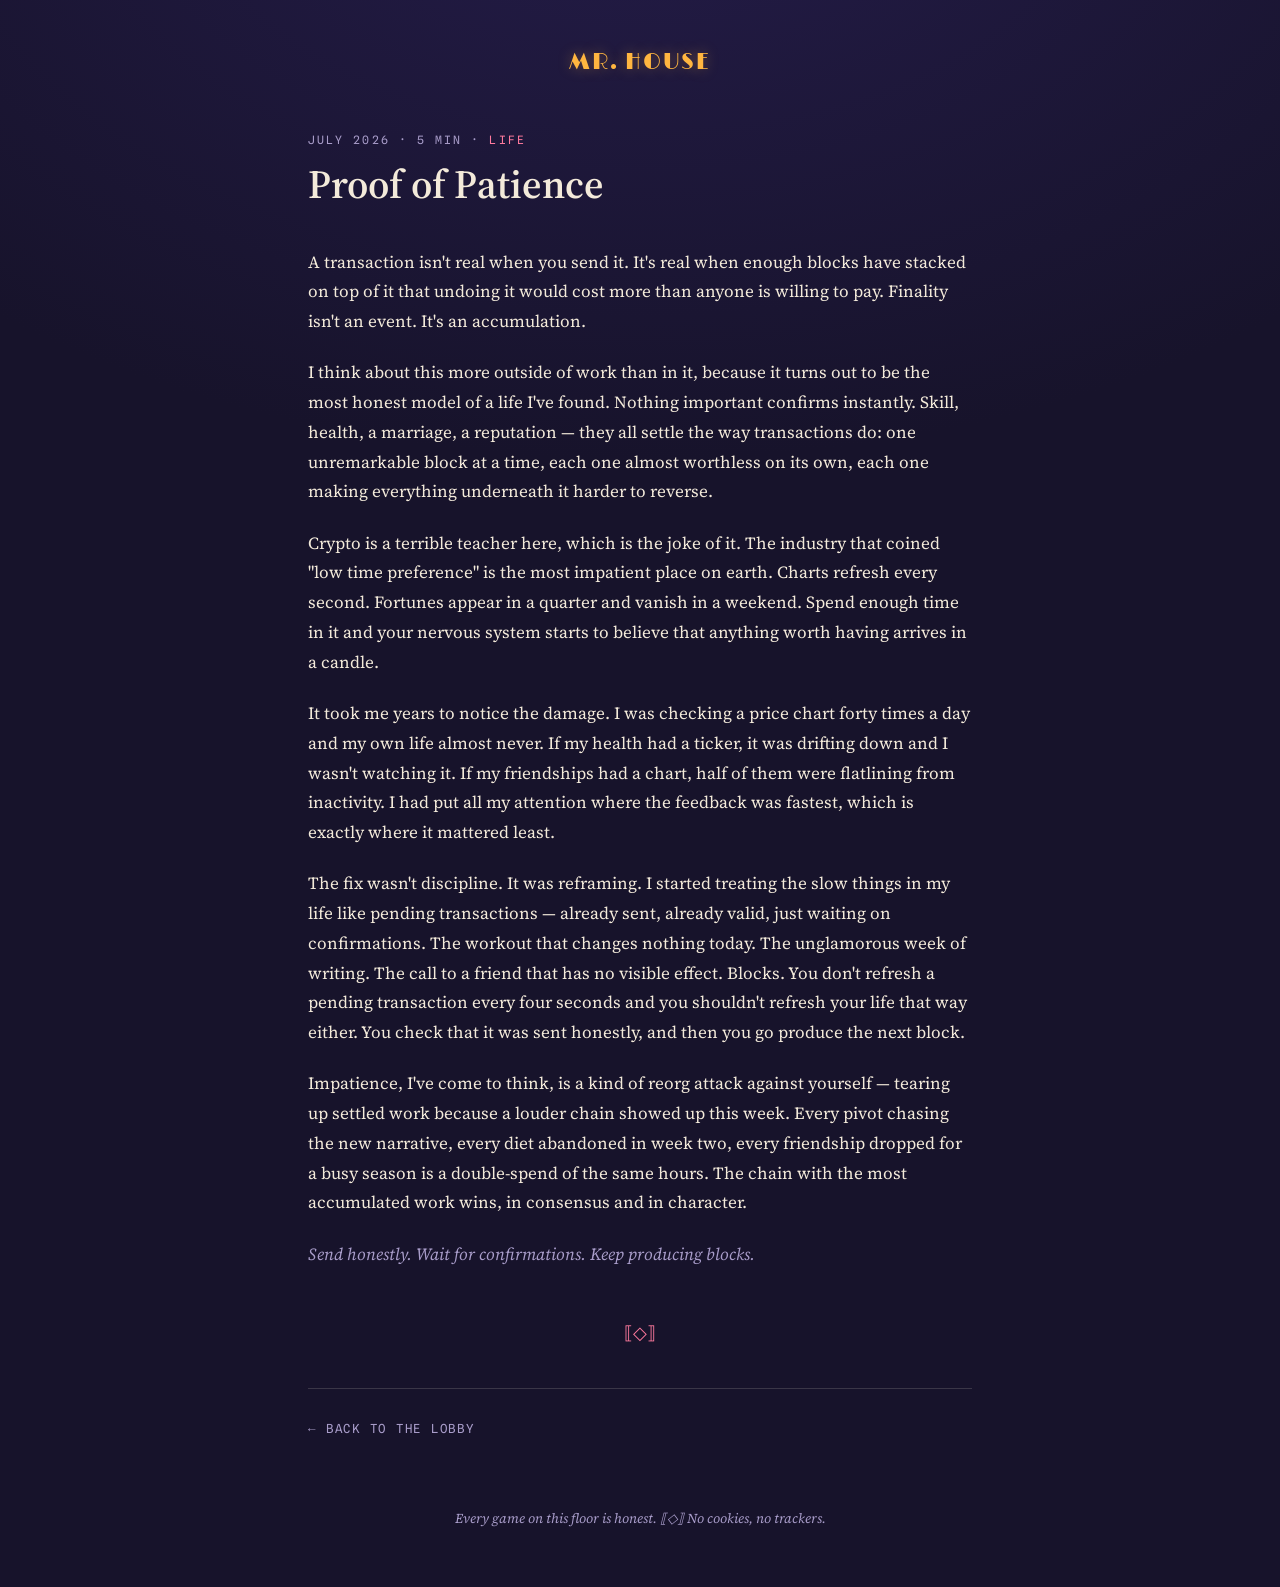
==== posts/proof-of-patience.html @ 1b48f39d "Initial commit: Mr. House site — marquee masthead, three essays Co-Authored-By: Claude Fable 5 <nore" ====
<!doctype html>
<html lang="en">
<head>
  <meta charset="utf-8">
  <meta name="viewport" content="width=device-width, initial-scale=1">
  <title>Proof of Patience — Mr. House</title>
  <meta name="description" content="Blocks settle slowly and so does everything that matters. On low time preference as a life strategy.">
  <link rel="preconnect" href="https://fonts.googleapis.com">
  <link rel="preconnect" href="https://fonts.gstatic.com" crossorigin>
  <link href="https://fonts.googleapis.com/css2?family=Limelight&family=Source+Serif+4:ital,wght@0,400;0,600;1,400&family=Spline+Sans+Mono:wght@400;500&display=swap" rel="stylesheet">
  <link rel="stylesheet" href="../style.css">
</head>
<body>

  <header class="post-marquee">
    <a class="home" href="../index.html">MR. HOUSE</a>
  </header>

  <main class="wrap">
    <article class="post">
      <header>
        <p class="meta">July 2026 &middot; 5 min &middot; <span class="tag">Life</span></p>
        <h1>Proof of Patience</h1>
      </header>

      <p>A transaction isn't real when you send it. It's real when enough
      blocks have stacked on top of it that undoing it would cost more than
      anyone is willing to pay. Finality isn't an event. It's an accumulation.</p>

      <p>I think about this more outside of work than in it, because it turns
      out to be the most honest model of a life I've found. Nothing important
      confirms instantly. Skill, health, a marriage, a reputation — they all
      settle the way transactions do: one unremarkable block at a time, each
      one almost worthless on its own, each one making everything underneath
      it harder to reverse.</p>

      <p>Crypto is a terrible teacher here, which is the joke of it. The
      industry that coined "low time preference" is the most impatient place
      on earth. Charts refresh every second. Fortunes appear in a quarter and
      vanish in a weekend. Spend enough time in it and your nervous system
      starts to believe that anything worth having arrives in a candle.</p>

      <p>It took me years to notice the damage. I was checking a price chart
      forty times a day and my own life almost never. If my health had a
      ticker, it was drifting down and I wasn't watching it. If my
      friendships had a chart, half of them were flatlining from inactivity.
      I had put all my attention where the feedback was fastest, which is
      exactly where it mattered least.</p>

      <p>The fix wasn't discipline. It was reframing. I started treating the
      slow things in my life like pending transactions — already sent,
      already valid, just waiting on confirmations. The workout that changes
      nothing today. The unglamorous week of writing. The call to a friend
      that has no visible effect. Blocks. You don't refresh a pending
      transaction every four seconds and you shouldn't refresh your life
      that way either. You check that it was sent honestly, and then you go
      produce the next block.</p>

      <p>Impatience, I've come to think, is a kind of reorg attack against
      yourself — tearing up settled work because a louder chain showed up
      this week. Every pivot chasing the new narrative, every diet abandoned
      in week two, every friendship dropped for a busy season is a
      double-spend of the same hours. The chain with the most accumulated
      work wins, in consensus and in character.</p>

      <p><em>Send honestly. Wait for confirmations. Keep producing blocks.</em></p>

      <p class="end-mark" aria-hidden="true">&#10214;&#9671;&#10215;</p>

      <nav class="post-nav">
        <a href="../index.html">&larr; Back to the lobby</a>
      </nav>
    </article>
  </main>

  <footer>
    <p class="colophon">Every game on this floor is honest. &#10214;&#9671;&#10215; No cookies, no trackers.</p>
  </footer>

</body>
</html>
---- style.css ----
/* ——— Mr. House — desert-deco token system ——— */

:root {
  --night: #17132b;      /* page background: high-desert night */
  --felt: #201a3d;       /* raised surfaces */
  --paper: #f3eada;      /* primary text: warm paper */
  --dust: #a89cc9;       /* secondary text: dusk lavender */
  --amber: #ffb640;      /* neon marquee amber */
  --amber-soft: rgba(255, 182, 64, 0.35);
  --rose: #ff7a9e;       /* secondary neon: sign rose */
  --line: rgba(243, 234, 218, 0.16);

  --font-display: "Limelight", "Georgia", serif;
  --font-body: "Source Serif 4", "Georgia", serif;
  --font-mono: "Spline Sans Mono", "Menlo", monospace;
}

* { box-sizing: border-box; margin: 0; padding: 0; }

html { scroll-behavior: smooth; }

body {
  background: var(--night);
  background-image: radial-gradient(
    ellipse 120% 60% at 50% -10%,
    #241c49 0%,
    var(--night) 65%
  );
  color: var(--paper);
  font-family: var(--font-body);
  font-size: 1.0625rem;
  line-height: 1.75;
  -webkit-font-smoothing: antialiased;
}

a { color: inherit; }

a:focus-visible {
  outline: 2px solid var(--amber);
  outline-offset: 3px;
  border-radius: 2px;
}

::selection { background: var(--amber); color: var(--night); }

.wrap {
  max-width: 44rem;
  margin: 0 auto;
  padding: 0 1.25rem;
}

/* ——— Masthead: the marquee ——— */

.marquee {
  position: relative;
  text-align: center;
  padding: 5.5rem 1.25rem 3.25rem;
  overflow: hidden;
}

/* sunburst rays behind the sign */
.marquee::before {
  content: "";
  position: absolute;
  inset: -40% -20% 0;
  background: repeating-conic-gradient(
    from -90deg at 50% 62%,
    rgba(255, 182, 64, 0.07) 0deg 4deg,
    transparent 4deg 12deg
  );
  -webkit-mask-image: radial-gradient(ellipse 70% 60% at 50% 55%, #000 20%, transparent 72%);
  mask-image: radial-gradient(ellipse 70% 60% at 50% 55%, #000 20%, transparent 72%);
  pointer-events: none;
}

.marquee > * { position: relative; }

.marquee .est {
  font-family: var(--font-mono);
  font-size: 0.72rem;
  letter-spacing: 0.32em;
  text-transform: uppercase;
  color: var(--dust);
}

.marquee h1 {
  font-family: var(--font-display);
  font-weight: 400;
  font-size: clamp(2.9rem, 10vw, 5.75rem);
  letter-spacing: 0.06em;
  line-height: 1.05;
  margin: 1.1rem 0 0.4rem;
  color: var(--amber);
  text-shadow:
    0 0 18px var(--amber-soft),
    0 0 60px rgba(255, 182, 64, 0.18);
  animation: neon-on 1.6s ease-out both;
}

.marquee h1 a { text-decoration: none; }

.marquee .tagline {
  font-style: italic;
  font-size: 1.2rem;
  color: var(--paper);
}

.marquee .deco-rule {
  display: flex;
  align-items: center;
  justify-content: center;
  gap: 0.9rem;
  margin: 1.6rem auto 0;
  max-width: 22rem;
  color: var(--rose);
}

.marquee .deco-rule::before,
.marquee .deco-rule::after {
  content: "";
  flex: 1;
  height: 1px;
  background: linear-gradient(to var(--dir, right), transparent, var(--line));
}

.marquee .deco-rule::before { --dir: right; }
.marquee .deco-rule::after { --dir: left; }

@keyframes neon-on {
  0% { opacity: 0; text-shadow: none; }
  8% { opacity: 1; }
  14% { opacity: 0.3; }
  22% { opacity: 1; }
  27% { opacity: 0.45; text-shadow: none; }
  38% { opacity: 1; }
  100% {
    opacity: 1;
    text-shadow:
      0 0 18px var(--amber-soft),
      0 0 60px rgba(255, 182, 64, 0.18);
  }
}

@media (prefers-reduced-motion: reduce) {
  html { scroll-behavior: auto; }
  .marquee h1 { animation: none; }
}

/* ——— Intro ——— */

.intro {
  text-align: center;
  color: var(--dust);
  max-width: 34rem;
  margin: 0 auto 4.5rem;
  padding: 0 1.25rem;
}

/* ——— The ledger: essay list ——— */

.ledger { padding-bottom: 3rem; }

.section-label {
  font-family: var(--font-mono);
  font-size: 0.72rem;
  letter-spacing: 0.32em;
  text-transform: uppercase;
  color: var(--rose);
  display: flex;
  align-items: center;
  gap: 1rem;
  margin-bottom: 2.25rem;
}

.section-label::after {
  content: "";
  flex: 1;
  height: 1px;
  background: var(--line);
}

.entry {
  display: block;
  text-decoration: none;
  padding: 1.6rem 0;
  border-bottom: 1px solid var(--line);
}

.entry:first-of-type { border-top: 1px solid var(--line); }

.entry .meta {
  font-family: var(--font-mono);
  font-size: 0.72rem;
  letter-spacing: 0.18em;
  text-transform: uppercase;
  color: var(--dust);
}

.entry .meta .tag { color: var(--rose); }

.entry h2 {
  font-weight: 600;
  font-size: 1.45rem;
  line-height: 1.3;
  margin: 0.45rem 0 0.35rem;
  transition: color 160ms ease, text-shadow 160ms ease;
}

.entry:hover h2,
.entry:focus-visible h2 {
  color: var(--amber);
  text-shadow: 0 0 24px rgba(255, 182, 64, 0.25);
}

.entry .dek {
  color: var(--dust);
  font-size: 0.98rem;
}

/* ——— Post pages ——— */

.post-marquee {
  text-align: center;
  padding: 2.75rem 1.25rem 0;
}

.post-marquee .home {
  font-family: var(--font-display);
  font-weight: 400;
  font-size: 1.35rem;
  letter-spacing: 0.08em;
  color: var(--amber);
  text-decoration: none;
  text-shadow: 0 0 14px var(--amber-soft);
}

article.post { padding: 3rem 0 2rem; }

.post header { margin-bottom: 2.5rem; }

.post .meta {
  font-family: var(--font-mono);
  font-size: 0.72rem;
  letter-spacing: 0.18em;
  text-transform: uppercase;
  color: var(--dust);
}

.post .meta .tag { color: var(--rose); }

.post h1 {
  font-weight: 600;
  font-size: clamp(1.8rem, 5vw, 2.5rem);
  line-height: 1.2;
  margin: 0.6rem 0 0;
}

.post p + p { margin-top: 1.35rem; }

.post em { color: var(--dust); }

.post .end-mark {
  text-align: center;
  color: var(--rose);
  margin-top: 3rem;
  font-size: 1.1rem;
}

.post-nav {
  margin-top: 2.5rem;
  padding-top: 1.5rem;
  border-top: 1px solid var(--line);
}

.post-nav a {
  font-family: var(--font-mono);
  font-size: 0.78rem;
  letter-spacing: 0.14em;
  text-transform: uppercase;
  color: var(--dust);
  text-decoration: none;
}

.post-nav a:hover { color: var(--amber); }

/* ——— The proprietor: about ——— */

.proprietor {
  margin: 3.5rem 0;
  padding: 2rem;
  border: 1px solid var(--line);
  outline: 1px solid var(--line);
  outline-offset: 4px;
}

.proprietor p { color: var(--dust); }

.proprietor p strong { color: var(--paper); font-weight: 600; }

/* ——— Footer ——— */

footer {
  text-align: center;
  padding: 2rem 1.25rem 3.5rem;
  color: var(--dust);
}

footer .links {
  display: flex;
  justify-content: center;
  gap: 2rem;
  font-family: var(--font-mono);
  font-size: 0.78rem;
  letter-spacing: 0.14em;
  text-transform: uppercase;
  margin-bottom: 1.25rem;
}

footer .links a { text-decoration: none; color: var(--dust); transition: color 160ms ease; }

footer .links a:hover { color: var(--amber); }

footer .colophon { font-size: 0.85rem; font-style: italic; }

@media (max-width: 480px) {
  .marquee { padding-top: 3.5rem; }
  footer .links { gap: 1.1rem; flex-wrap: wrap; }
  .proprietor { padding: 1.4rem; }
}
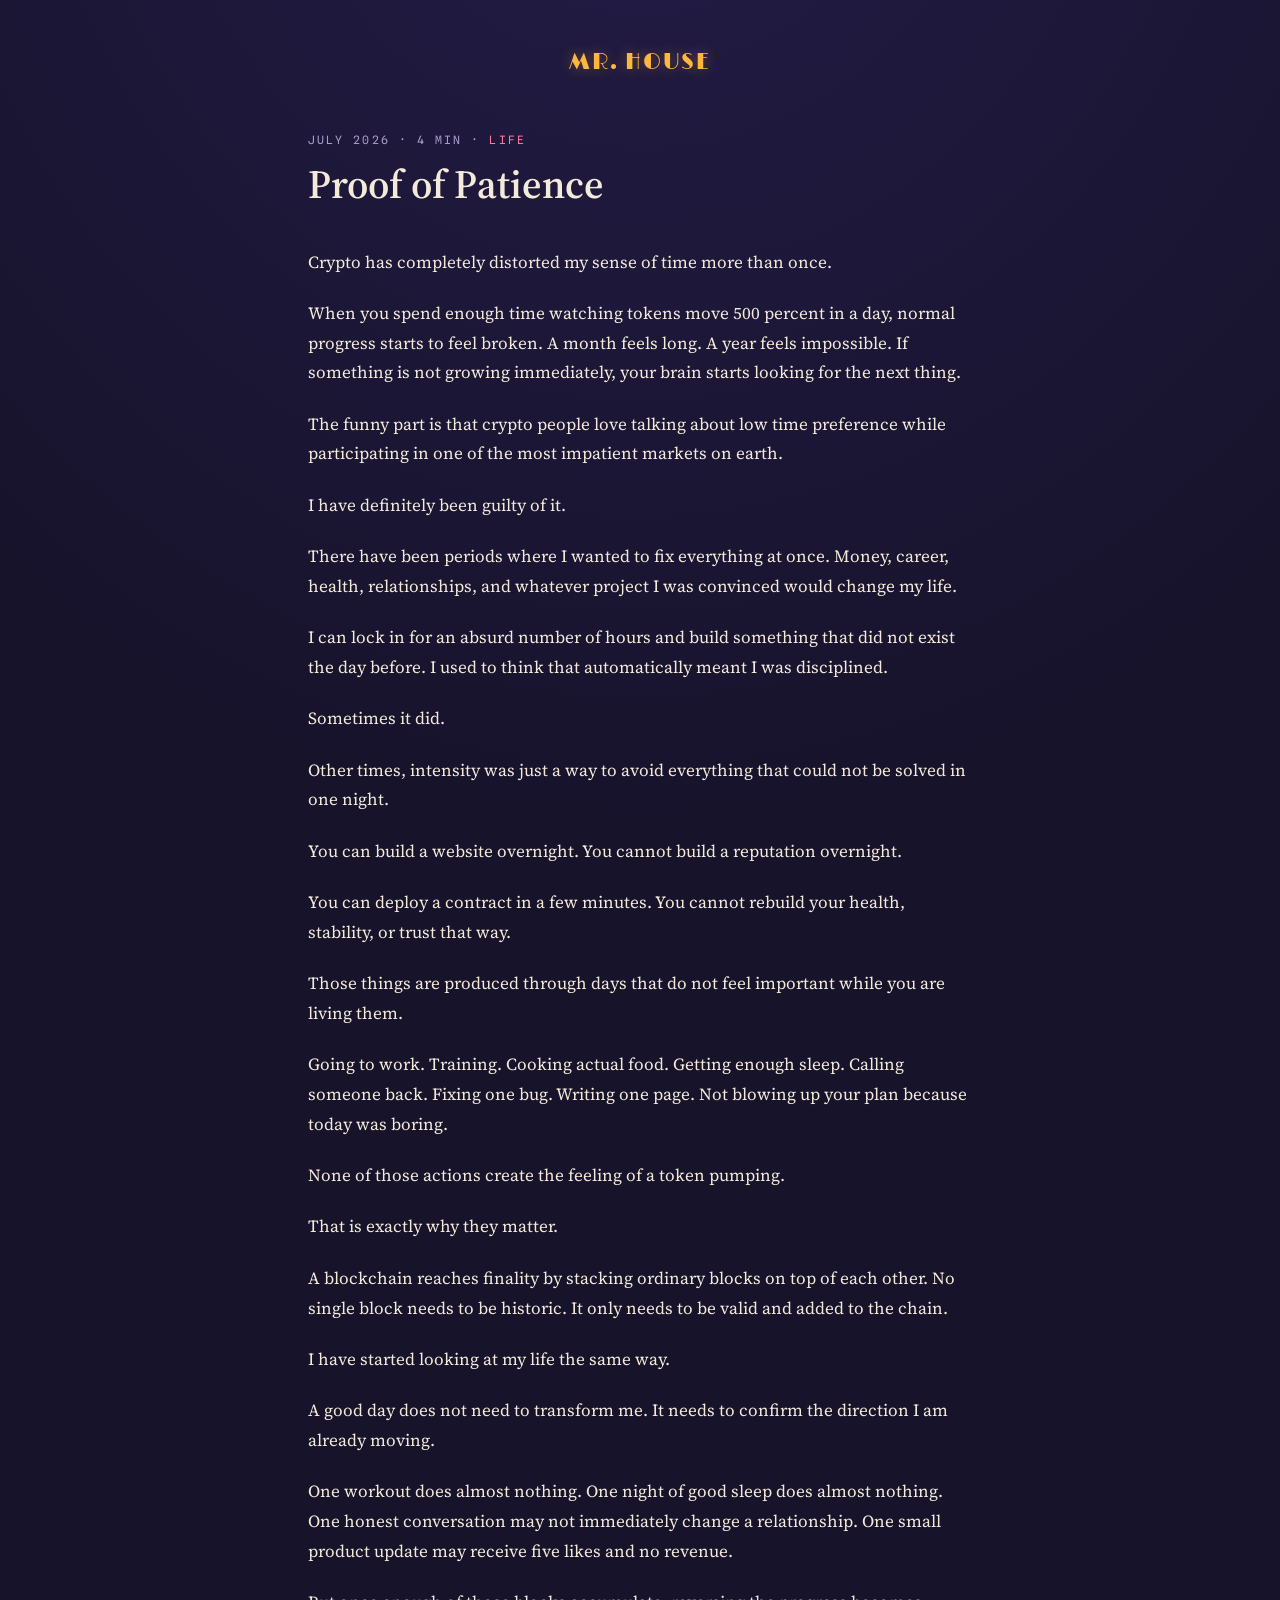
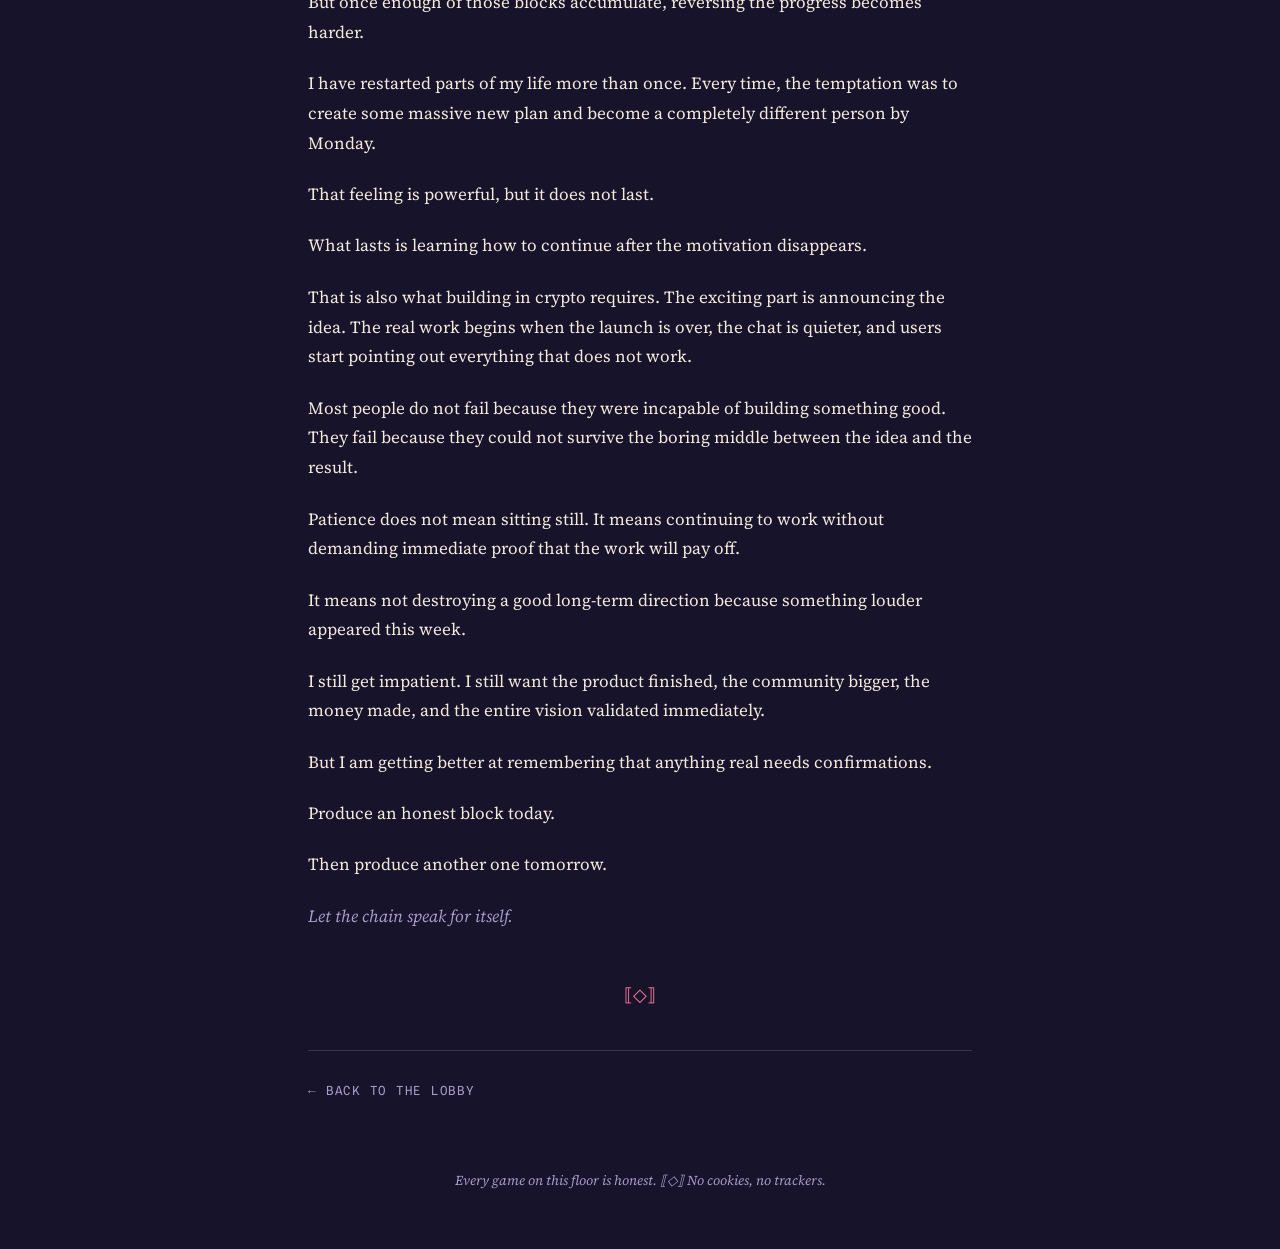
==== commit d18d3b61: "Replace starter essays with Mr. House's own writing All three posts rewritten in first person with r" ====
--- a/posts/proof-of-patience.html
+++ b/posts/proof-of-patience.html
@@ -4,7 +4,7 @@
   <meta charset="utf-8">
   <meta name="viewport" content="width=device-width, initial-scale=1">
   <title>Proof of Patience — Mr. House</title>
-  <meta name="description" content="Blocks settle slowly and so does everything that matters. On low time preference as a life strategy.">
+  <meta name="description" content="Crypto distorts your sense of time. On ordinary blocks — workouts, sleep, one fixed bug — and letting the chain speak for itself.">
   <link rel="preconnect" href="https://fonts.googleapis.com">
   <link rel="preconnect" href="https://fonts.gstatic.com" crossorigin>
   <link href="https://fonts.googleapis.com/css2?family=Limelight&family=Source+Serif+4:ital,wght@0,400;0,600;1,400&family=Spline+Sans+Mono:wght@400;500&display=swap" rel="stylesheet">
@@ -19,51 +19,71 @@
   <main class="wrap">
     <article class="post">
       <header>
-        <p class="meta">July 2026 &middot; 5 min &middot; <span class="tag">Life</span></p>
+        <p class="meta">July 2026 &middot; 4 min &middot; <span class="tag">Life</span></p>
         <h1>Proof of Patience</h1>
       </header>
 
-      <p>A transaction isn't real when you send it. It's real when enough
-      blocks have stacked on top of it that undoing it would cost more than
-      anyone is willing to pay. Finality isn't an event. It's an accumulation.</p>
+      <p>Crypto has completely distorted my sense of time more than once.</p>
 
-      <p>I think about this more outside of work than in it, because it turns
-      out to be the most honest model of a life I've found. Nothing important
-      confirms instantly. Skill, health, a marriage, a reputation — they all
-      settle the way transactions do: one unremarkable block at a time, each
-      one almost worthless on its own, each one making everything underneath
-      it harder to reverse.</p>
+      <p>When you spend enough time watching tokens move 500 percent in a day, normal progress starts to feel broken. A month feels long. A year feels impossible. If something is not growing immediately, your brain starts looking for the next thing.</p>
 
-      <p>Crypto is a terrible teacher here, which is the joke of it. The
-      industry that coined "low time preference" is the most impatient place
-      on earth. Charts refresh every second. Fortunes appear in a quarter and
-      vanish in a weekend. Spend enough time in it and your nervous system
-      starts to believe that anything worth having arrives in a candle.</p>
+      <p>The funny part is that crypto people love talking about low time preference while participating in one of the most impatient markets on earth.</p>
 
-      <p>It took me years to notice the damage. I was checking a price chart
-      forty times a day and my own life almost never. If my health had a
-      ticker, it was drifting down and I wasn't watching it. If my
-      friendships had a chart, half of them were flatlining from inactivity.
-      I had put all my attention where the feedback was fastest, which is
-      exactly where it mattered least.</p>
+      <p>I have definitely been guilty of it.</p>
 
-      <p>The fix wasn't discipline. It was reframing. I started treating the
-      slow things in my life like pending transactions — already sent,
-      already valid, just waiting on confirmations. The workout that changes
-      nothing today. The unglamorous week of writing. The call to a friend
-      that has no visible effect. Blocks. You don't refresh a pending
-      transaction every four seconds and you shouldn't refresh your life
-      that way either. You check that it was sent honestly, and then you go
-      produce the next block.</p>
+      <p>There have been periods where I wanted to fix everything at once. Money, career, health, relationships, and whatever project I was convinced would change my life.</p>
 
-      <p>Impatience, I've come to think, is a kind of reorg attack against
-      yourself — tearing up settled work because a louder chain showed up
-      this week. Every pivot chasing the new narrative, every diet abandoned
-      in week two, every friendship dropped for a busy season is a
-      double-spend of the same hours. The chain with the most accumulated
-      work wins, in consensus and in character.</p>
+      <p>I can lock in for an absurd number of hours and build something that did not exist the day before. I used to think that automatically meant I was disciplined.</p>
 
-      <p><em>Send honestly. Wait for confirmations. Keep producing blocks.</em></p>
+      <p>Sometimes it did.</p>
+
+      <p>Other times, intensity was just a way to avoid everything that could not be solved in one night.</p>
+
+      <p>You can build a website overnight. You cannot build a reputation overnight.</p>
+
+      <p>You can deploy a contract in a few minutes. You cannot rebuild your health, stability, or trust that way.</p>
+
+      <p>Those things are produced through days that do not feel important while you are living them.</p>
+
+      <p>Going to work. Training. Cooking actual food. Getting enough sleep. Calling someone back. Fixing one bug. Writing one page. Not blowing up your plan because today was boring.</p>
+
+      <p>None of those actions create the feeling of a token pumping.</p>
+
+      <p>That is exactly why they matter.</p>
+
+      <p>A blockchain reaches finality by stacking ordinary blocks on top of each other. No single block needs to be historic. It only needs to be valid and added to the chain.</p>
+
+      <p>I have started looking at my life the same way.</p>
+
+      <p>A good day does not need to transform me. It needs to confirm the direction I am already moving.</p>
+
+      <p>One workout does almost nothing. One night of good sleep does almost nothing. One honest conversation may not immediately change a relationship. One small product update may receive five likes and no revenue.</p>
+
+      <p>But once enough of those blocks accumulate, reversing the progress becomes harder.</p>
+
+      <p>I have restarted parts of my life more than once. Every time, the temptation was to create some massive new plan and become a completely different person by Monday.</p>
+
+      <p>That feeling is powerful, but it does not last.</p>
+
+      <p>What lasts is learning how to continue after the motivation disappears.</p>
+
+      <p>That is also what building in crypto requires. The exciting part is announcing the idea. The real work begins when the launch is over, the chat is quieter, and users start pointing out everything that does not work.</p>
+
+      <p>Most people do not fail because they were incapable of building something good. They fail because they could not survive the boring middle between the idea and the result.</p>
+
+      <p>Patience does not mean sitting still. It means continuing to work without demanding immediate proof that the work will pay off.</p>
+
+      <p>It means not destroying a good long-term direction because something louder appeared this week.</p>
+
+      <p>I still get impatient. I still want the product finished, the community bigger, the money made, and the entire vision validated immediately.</p>
+
+      <p>But I am getting better at remembering that anything real needs confirmations.</p>
+
+      <p>Produce an honest block today.</p>
+
+      <p>Then produce another one tomorrow.</p>
+
+      <p><em>Let the chain speak for itself.</em></p>
 
       <p class="end-mark" aria-hidden="true">&#10214;&#9671;&#10215;</p>
 
--- a/style.css
+++ b/style.css
@@ -257,6 +257,20 @@
 
 .post p + p { margin-top: 1.35rem; }
 
+.post ol {
+  margin: 1.35rem 0 1.35rem 1.5rem;
+}
+
+.post ol li { padding-left: 0.35rem; }
+
+.post ol li + li { margin-top: 0.5rem; }
+
+.post ol li::marker {
+  font-family: var(--font-mono);
+  font-size: 0.85rem;
+  color: var(--amber);
+}
+
 .post em { color: var(--dust); }
 
 .post .end-mark {
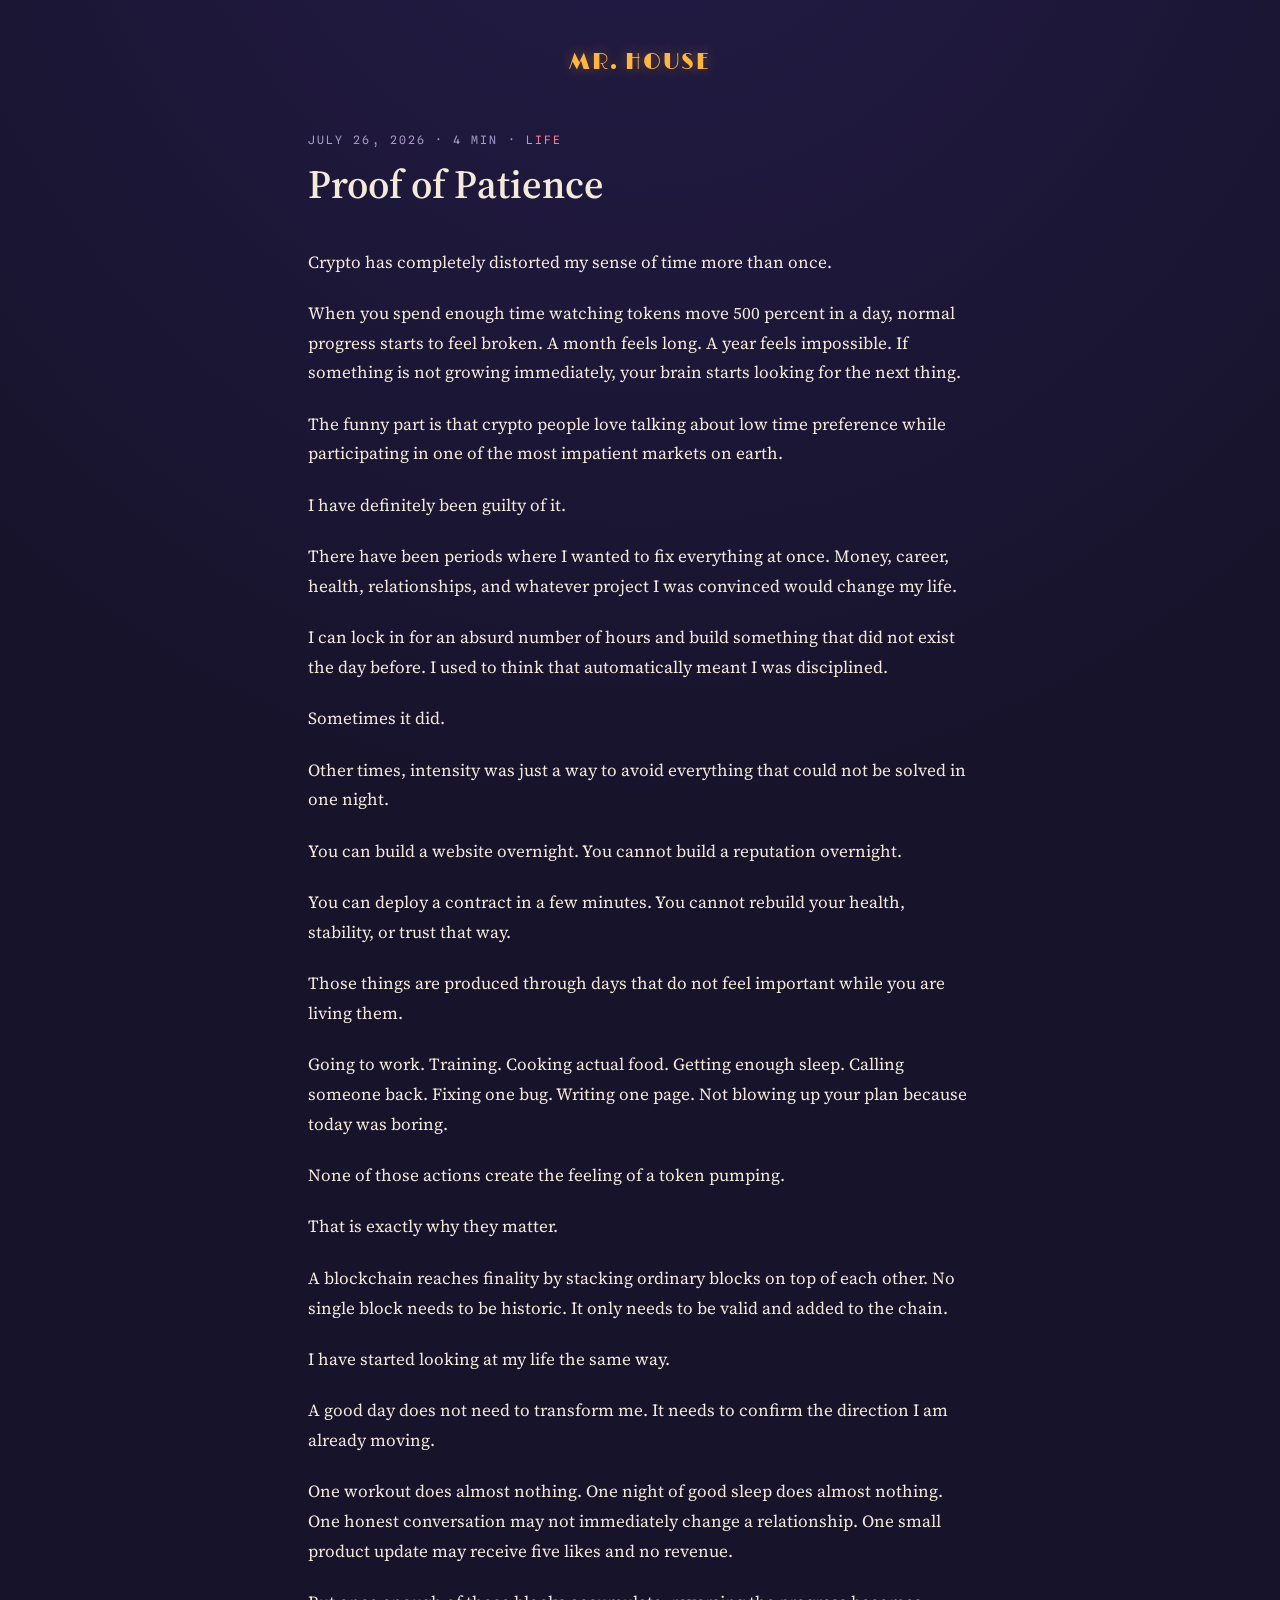
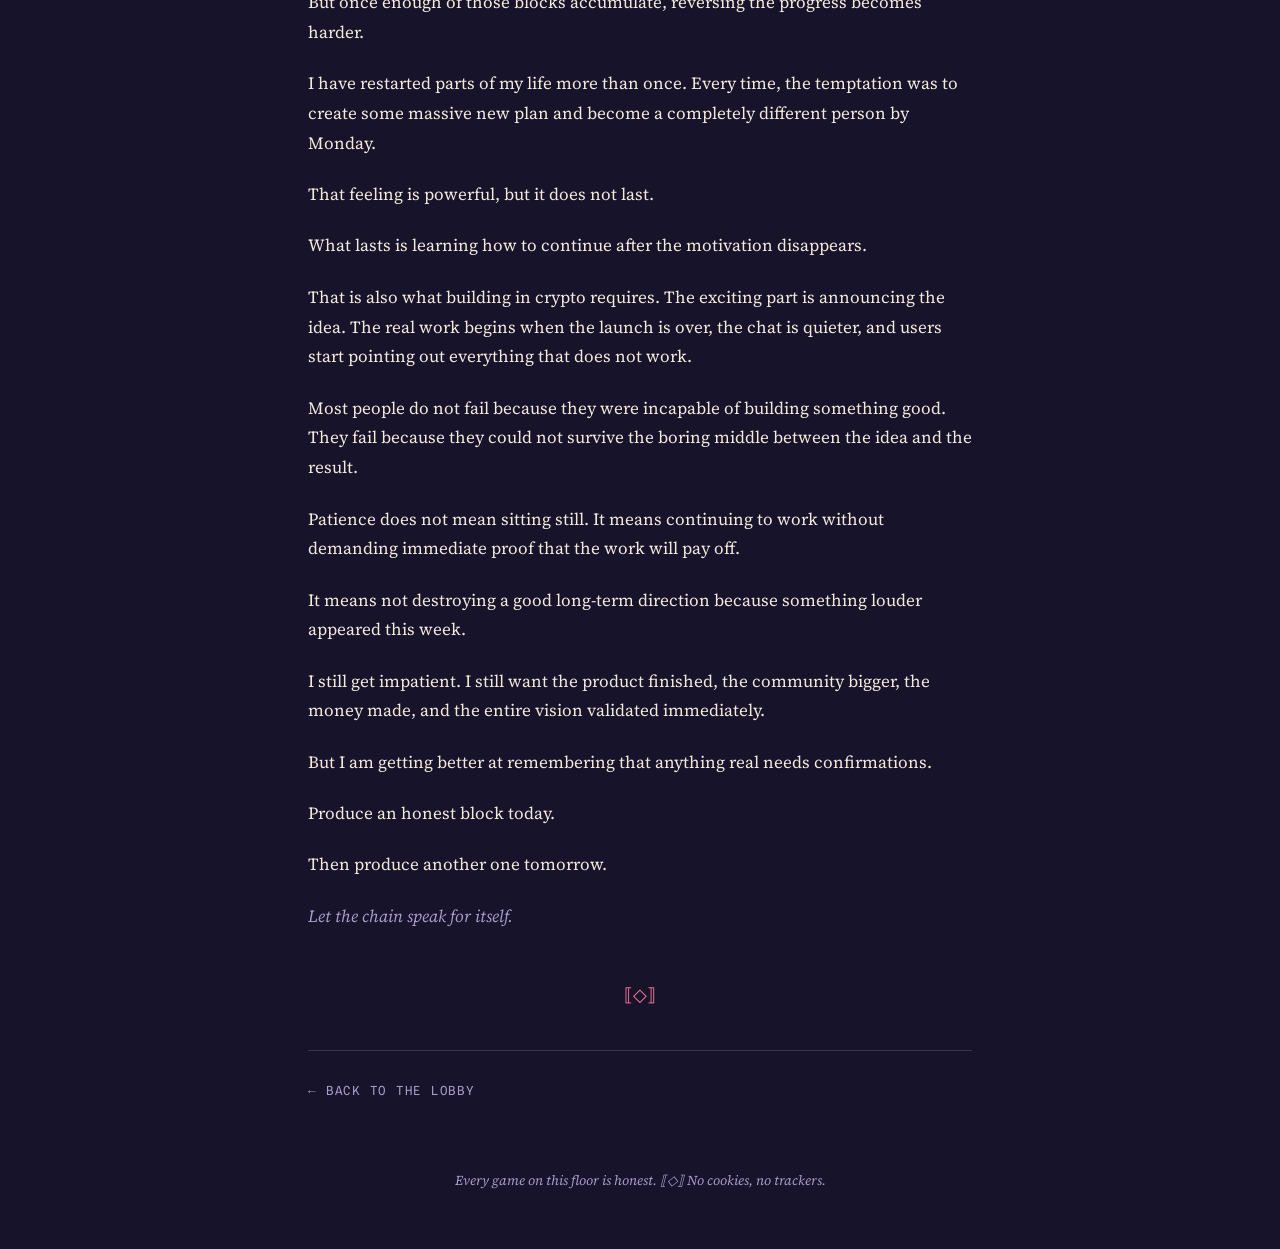
==== commit 970912be: "Date the essays: Jul 24, 26, and 28 Co-Authored-By: Claude Fable 5 <noreply@anthropic.com>" ====
--- a/posts/proof-of-patience.html
+++ b/posts/proof-of-patience.html
@@ -3,8 +3,8 @@
 <head>
   <meta charset="utf-8">
   <meta name="viewport" content="width=device-width, initial-scale=1">
-  <title>Proof of Patience — Mr. House</title>
-  <meta name="description" content="Crypto distorts your sense of time. On ordinary blocks — workouts, sleep, one fixed bug — and letting the chain speak for itself.">
+  <title>Proof of Patience · Mr. House</title>
+  <meta name="description" content="Crypto distorts your sense of time. Real progress settles like a chain: one ordinary block at a time.">
   <link rel="preconnect" href="https://fonts.googleapis.com">
   <link rel="preconnect" href="https://fonts.gstatic.com" crossorigin>
   <link href="https://fonts.googleapis.com/css2?family=Limelight&family=Source+Serif+4:ital,wght@0,400;0,600;1,400&family=Spline+Sans+Mono:wght@400;500&display=swap" rel="stylesheet">
@@ -19,7 +19,7 @@
   <main class="wrap">
     <article class="post">
       <header>
-        <p class="meta">July 2026 &middot; 4 min &middot; <span class="tag">Life</span></p>
+        <p class="meta">July 26, 2026 &middot; 4 min &middot; <span class="tag">Life</span></p>
         <h1>Proof of Patience</h1>
       </header>
 
